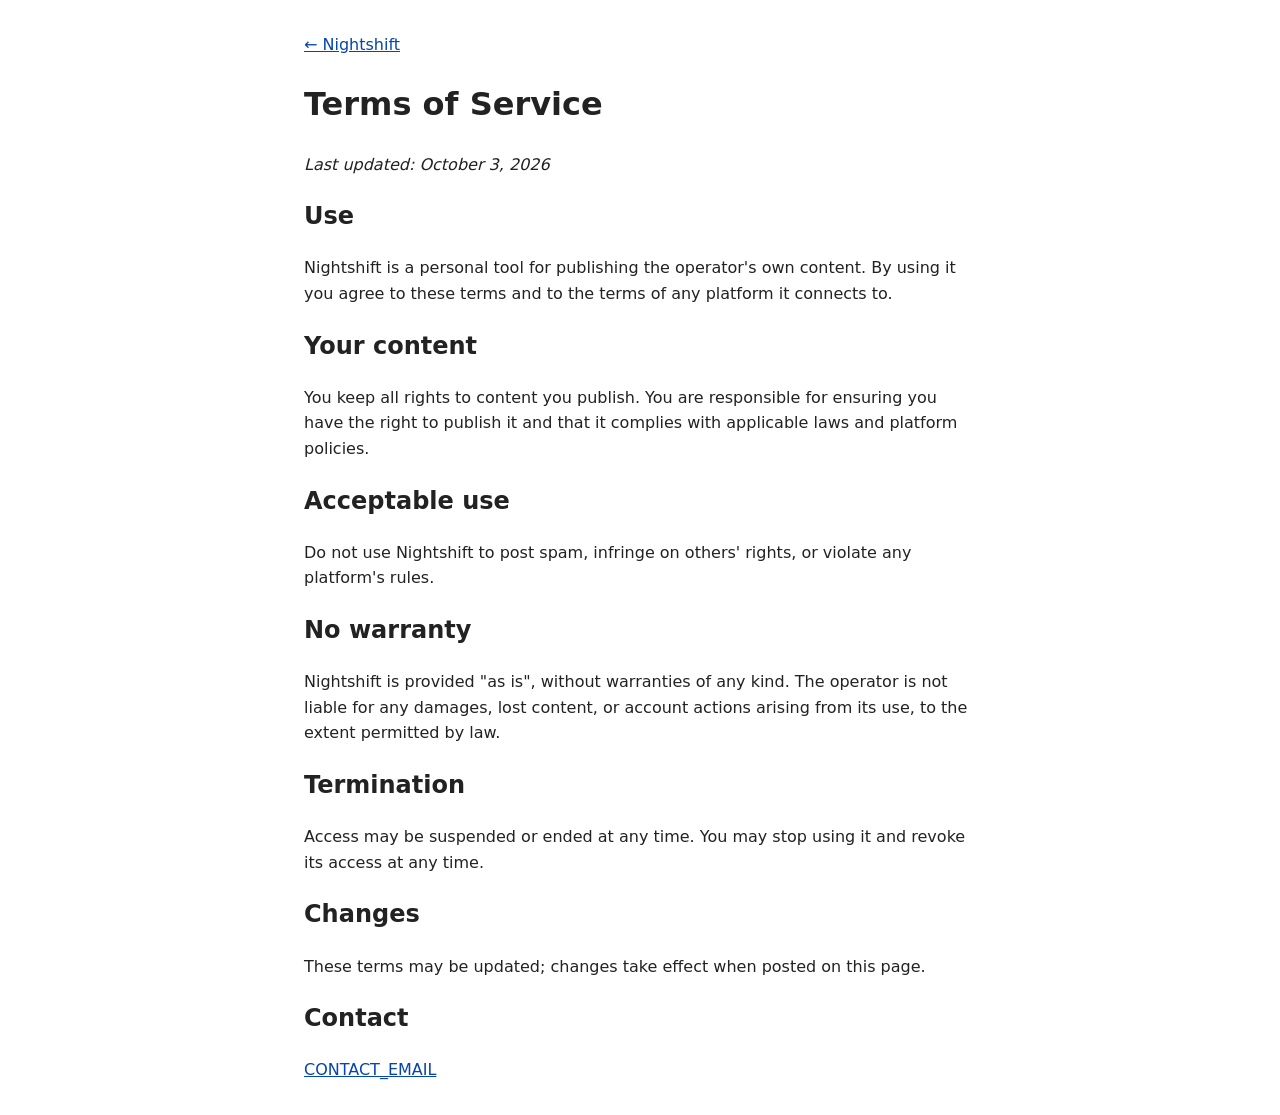
==== terms.html @ eea55113 "pages" ====
<!doctype html>
<html lang="en"><head><meta charset="utf-8"><meta name="viewport" content="width=device-width,initial-scale=1">
<title>Nightshift Terms of Service</title><link rel="stylesheet" href="style.css"></head>
<body>
<p><a href="./">← Nightshift</a></p>
<h1>Terms of Service</h1>
<p><em>Last updated: October 3, 2026</em></p>

<h2>Use</h2>
<p>Nightshift is a personal tool for publishing the operator's own content. By using it you agree to these terms and to the terms of any platform it connects to.</p>

<h2>Your content</h2>
<p>You keep all rights to content you publish. You are responsible for ensuring you have the right to publish it and that it complies with applicable laws and platform policies.</p>

<h2>Acceptable use</h2>
<p>Do not use Nightshift to post spam, infringe on others' rights, or violate any platform's rules.</p>

<h2>No warranty</h2>
<p>Nightshift is provided "as is", without warranties of any kind. The operator is not liable for any damages, lost content, or account actions arising from its use, to the extent permitted by law.</p>

<h2>Termination</h2>
<p>Access may be suspended or ended at any time. You may stop using it and revoke its access at any time.</p>

<h2>Changes</h2>
<p>These terms may be updated; changes take effect when posted on this page.</p>

<h2>Contact</h2>
<p><a href="mailto:CONTACT_EMAIL">CONTACT_EMAIL</a></p>
</body></html>
---- style.css ----
body{max-width:42rem;margin:2rem auto;padding:0 1rem;font:16px/1.6 system-ui,sans-serif;color:#222;background:#fff}
a{color:#0645ad}
@media (prefers-color-scheme:dark){body{color:#ddd;background:#111}a{color:#8ab4f8}}
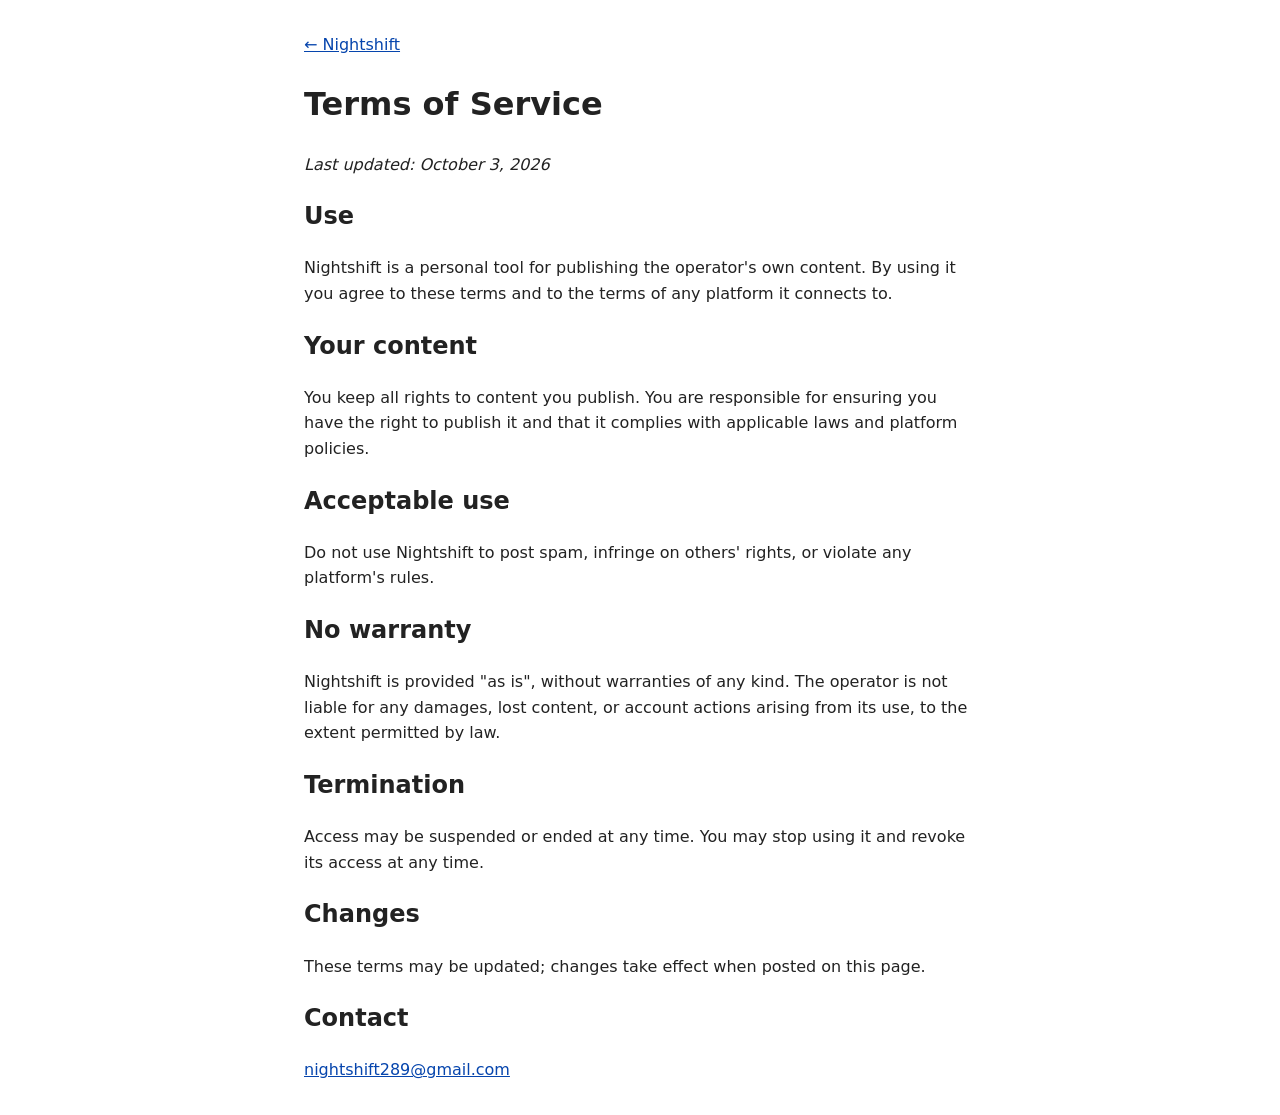
==== commit 49693bb5: "Add privacy policy and terms" ====
--- a/terms.html
+++ b/terms.html
@@ -25,5 +25,5 @@
 <p>These terms may be updated; changes take effect when posted on this page.</p>
 
 <h2>Contact</h2>
-<p><a href="mailto:CONTACT_EMAIL">CONTACT_EMAIL</a></p>
+<p><a href="mailto:nightshift289@gmail.com">nightshift289@gmail.com</a></p>
 </body></html>
